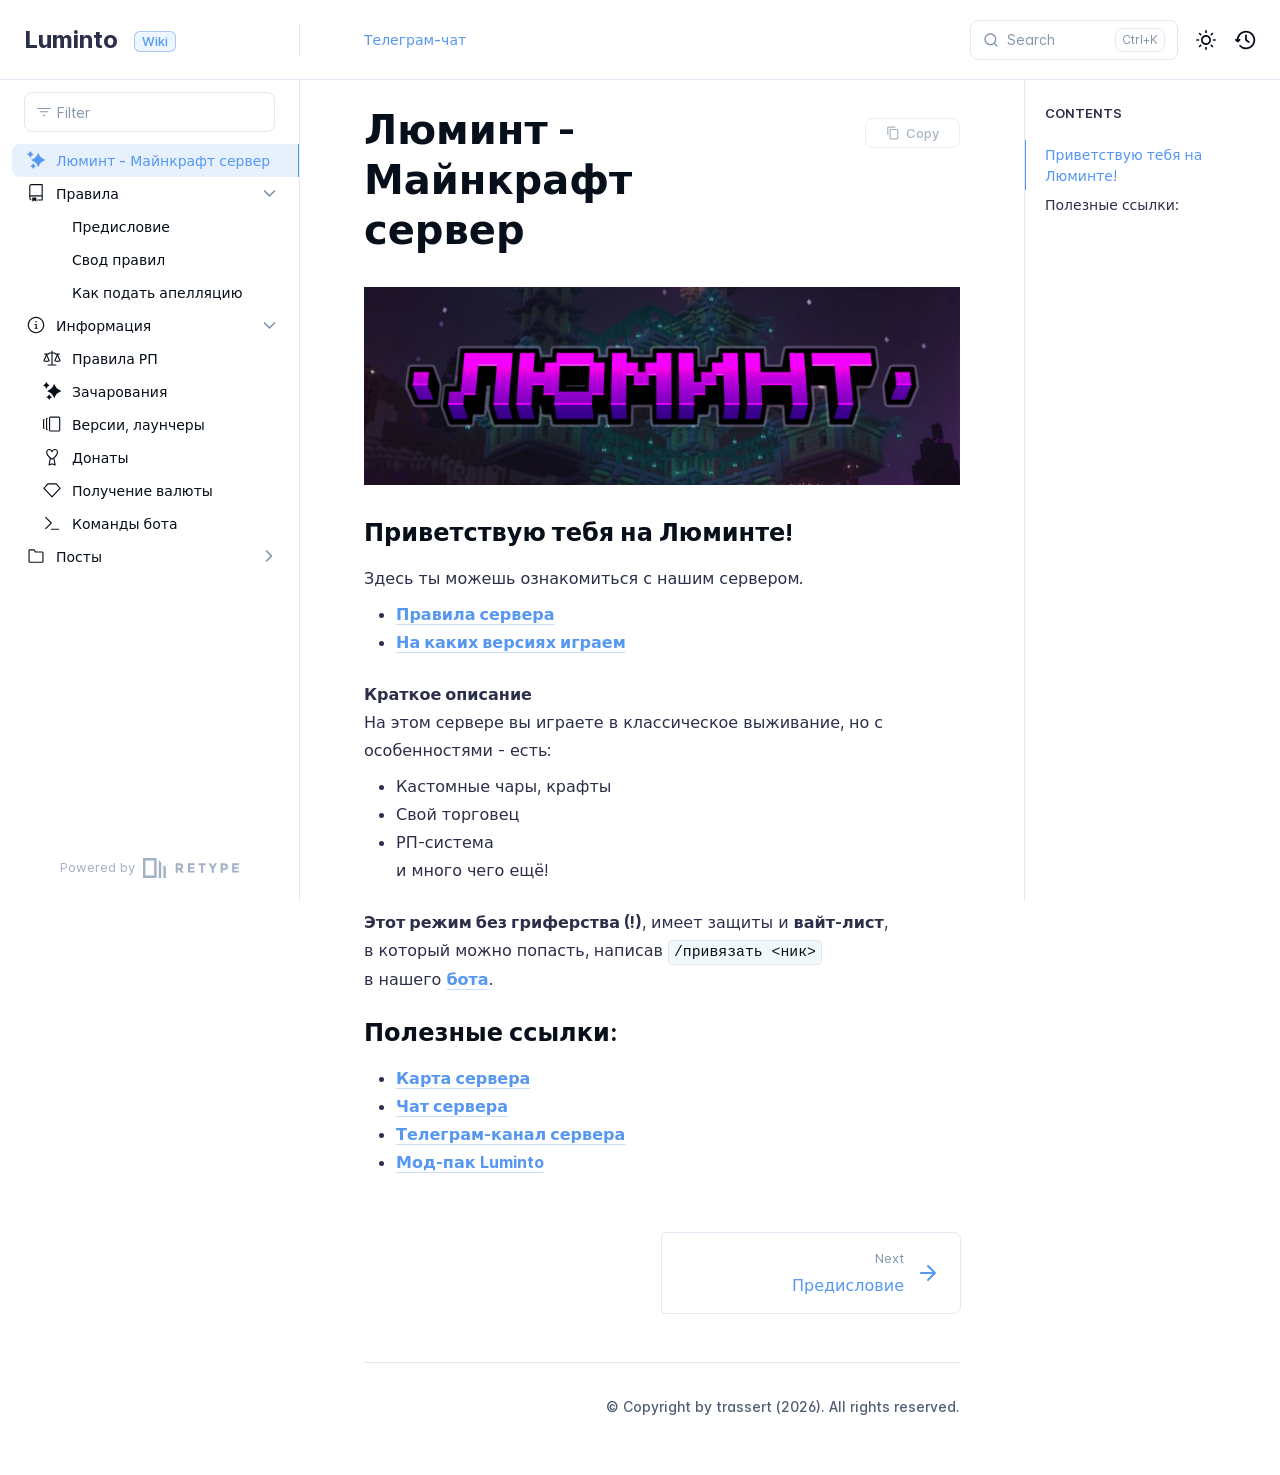
==== index.html @ 386ba336 "Автоматическое обновление вики" ====
<!DOCTYPE html>
<html lang="en" class="h-full">
<head>
    <meta charset="UTF-8">
    <meta name="viewport" content="width=device-width,initial-scale=1">
    <meta name="color-scheme" content="light dark">
    <meta name="turbo-cache-control" content="no-cache" data-turbo-track="reload" data-track-token="4.6.0.846436014049">

    <!-- See retype.com -->
    <meta name="generator" content="Retype 4.6.0">

    <!-- Primary Meta Tags -->
    <title>Люминт - Майнкрафт сервер</title>
    <meta name="title" content="Люминт - Майнкрафт сервер">
    <meta name="description" content="Здесь ты можешь ознакомиться с нашим сервером.">

    <!-- Canonical -->
    <link rel="canonical" href="https://wiki.lumintomc.ru/">
    <link rel="sitemap" type="application/xml" title="Sitemap" href="https://wiki.lumintomc.ru/sitemap.xml">

    <!-- Open Graph -->
    <meta property="og:type" content="website">
    <meta property="og:url" content="https://wiki.lumintomc.ru/">
    <meta property="og:title" content="Люминт - Майнкрафт сервер">
    <meta property="og:description" content="Здесь ты можешь ознакомиться с нашим сервером.">
    <meta property="og:image" content="https://wiki.lumintomc.ru/assets/logo.png">
    <meta property="og:image:width" content="1200">
    <meta property="og:image:height" content="630">
    <meta property="og:image:alt" content="Люминт - Майнкрафт сервер">
    <meta property="og:site_name" content="Luminto">
    <meta property="og:locale" content="en_US">

    <!-- Twitter -->
    <meta name="twitter:card" content="summary_large_image">
    <meta name="twitter:url" content="https://wiki.lumintomc.ru/">
    <meta name="twitter:title" content="Люминт - Майнкрафт сервер">
    <meta name="twitter:description" content="Здесь ты можешь ознакомиться с нашим сервером.">
    <meta name="twitter:image" content="https://wiki.lumintomc.ru/assets/logo.png">
    <meta name="twitter:image:alt" content="Люминт - Майнкрафт сервер">

    <!-- Alternate Markdown -->
    <link rel="alternate" type="text/markdown" href="https://wiki.lumintomc.ru/home.md">

    <script data-cfasync="false">(function(){var cl=document.documentElement.classList,ls=localStorage.getItem("retype_scheme"),hd=cl.contains("dark"),hl=cl.contains("light"),wm=window.matchMedia&&window.matchMedia("(prefers-color-scheme: dark)").matches;if(ls==="dark"||(!ls&&wm&&!hd&&!hl)){cl.remove("light");cl.add("dark")}else if(ls==="light"||(!ls&&!wm&&!hd&&!hl)){cl.remove("dark");cl.add("light")}})();</script>

    <link href="resources/css/retype.css?v=4.6.0.846436014049" rel="stylesheet">

    <script data-cfasync="false" src="resources/js/config.js?v=4.6.0.846436014049" data-turbo-eval="false" defer></script>
    <script data-cfasync="false" src="resources/js/retype.js?v=4.6.0" data-turbo-eval="false" defer></script>
    <script id="lunr-js" data-cfasync="false" src="resources/js/lunr.js?v=4.6.0.846436014049" data-turbo-eval="false" defer></script>
</head>
<body>
    <div id="retype-app" class="relative text-base antialiased text-base-text bg-base-bg font-body">
    <div class="absolute bottom-0 left-0" style="top: 5rem; right: 50%"></div>

    <header id="retype-header" class="sticky top-0 z-30 flex w-full h-16 bg-header-bg border-b border-header-border md:h-20">
        <div class="container relative flex items-center justify-between pr-6 grow md:justify-start">
            <!-- Mobile menu button skeleton -->
            <button v-cloak class="skeleton retype-mobile-menu-button flex items-center justify-center shrink-0 overflow-hidden dark:text-white focus:outline-hidden rounded-full w-10 h-10 ml-3.5 md:hidden"><svg xmlns="http://www.w3.org/2000/svg" class="mb-px shrink-0" width="24" height="24" viewBox="0 0 24 24" role="presentation" style="margin-bottom: 0px;"><g fill="currentColor"><path d="M2 4h20v2H2zM2 11h20v2H2zM2 18h20v2H2z"></path></g></svg></button>
            <div v-cloak id="retype-sidebar-left-toggle-button"></div>
    
            <!-- Logo -->
            <div class="flex items-center justify-between h-full py-2 md:w-75">
                <div class="flex items-center px-2 md:px-6">
                    <a id="retype-branding-logo" href="https://wiki.lumintomc.ru/" class="flex items-center leading-snug text-2xl">
                        <span class="dark:text-white font-bold line-clamp-1 md:line-clamp-2">Luminto</span>
                    </a><span id="retype-branding-label" class="inline-flex mt-1 px-2 py-1 ml-4 text-xs font-medium leading-none items-center rounded-md bg-branding-label-bg text-branding-label-text ring-1 ring-branding-label-border ring-inset md:inline-block">Wiki</span>
                </div>
    
                <span class="hidden h-8 border-r md:inline-block border-base-border"></span>
            </div>
    
            <div class="flex justify-between md:grow">
                <!-- Top Nav -->
                <nav id="retype-header-nav" class="hidden md:flex">
                    <ul class="flex flex-col mb-4 md:pl-16 md:mb-0 md:flex-row md:items-center">
                        <li class="mr-6">
                            <a class="py-2 md:mb-0 inline-flex items-center text-sm whitespace-nowrap transition-colors duration-200 ease-linear md:text-header-text font-header-text hover:text-header-text-hover" href="https://t.me/lumintomc">Телеграм-чат</a>
                        </li>
    
                    </ul>
                </nav>
    
                <div v-cloak class="flex justify-end grow">
                    <div id="retype-mobile-search-button"></div>
                    <doc-search-desktop></doc-search-desktop>
    
                    <doc-theme-switch class="lg:ml-2"></doc-theme-switch>
                    <doc-history></doc-history>
                </div>
            </div>
        </div>
    </header>


    <div id="retype-container" class="container relative flex bg-white">
        <!-- Sidebar Skeleton -->
        <div v-cloak class="fixed flex flex-col shrink-0 duration-300 ease-in-out bg-sidebar-left-bg border-sidebar-left-border sidebar top-20 w-75 border-r h-screen md:sticky transition-transform skeleton">
        
            <div class="flex items-center h-16 px-6">
                <input id="retype-filter-input-mock" class="w-full h-10 pl-8 px-3 py-2 transition-colors duration-200 ease-linear bg-filter-bg border border-filter-border rounded-lg shadow-none md:text-sm hover:border-filter-border-hover focus:outline-hidden focus:border-filter-border-focus placeholder-filter-placeholder" type="text">
            </div>
        
            <div class="pl-6 mt-1 mb-4">
                <div class="w-32 h-3 mb-4 bg-skeleton-bg rounded-full loading"></div>
                <div class="w-48 h-3 mb-4 bg-skeleton-bg rounded-full loading"></div>
                <div class="w-40 h-3 mb-4 bg-skeleton-bg rounded-full loading"></div>
                <div class="w-32 h-3 mb-4 bg-skeleton-bg rounded-full loading"></div>
                <div class="w-48 h-3 mb-4 bg-skeleton-bg rounded-full loading"></div>
                <div class="w-40 h-3 mb-4 bg-skeleton-bg rounded-full loading"></div>
            </div>
        
            <div class="shrink-0 mt-auto bg-transparent dark:border-base-border">
                <a class="flex items-center justify-center flex-nowrap h-16 text-gray-350 dark:text-dark-400 hover:text-gray-600 dark:hover:text-dark-300 transition-colors duration-150 ease-in docs-powered-by" target="_blank" href="https://retype.com/" rel="noopener">
                    <span class="text-xs whitespace-nowrap">Powered by</span>
                    <svg xmlns="http://www.w3.org/2000/svg" class="ml-2" fill="currentColor" width="96" height="20" overflow="visible"><path d="M0 0v20h13.59V0H0zm11.15 17.54H2.44V2.46h8.71v15.08zM15.8 20h2.44V4.67L15.8 2.22zM20.45 6.89V20h2.44V9.34z"/><g><path d="M40.16 8.44c0 1.49-.59 2.45-1.75 2.88l2.34 3.32h-2.53l-2.04-2.96h-1.43v2.96h-2.06V5.36h3.5c1.43 0 2.46.24 3.07.73s.9 1.27.9 2.35zm-2.48 1.1c.26-.23.38-.59.38-1.09 0-.5-.13-.84-.4-1.03s-.73-.28-1.39-.28h-1.54v2.75h1.5c.72 0 1.2-.12 1.45-.35zM51.56 5.36V7.2h-4.59v1.91h4.13v1.76h-4.13v1.92h4.74v1.83h-6.79V5.36h6.64zM60.09 7.15v7.48h-2.06V7.15h-2.61V5.36h7.28v1.79h-2.61zM70.81 14.64h-2.06v-3.66l-3.19-5.61h2.23l1.99 3.45 1.99-3.45H74l-3.19 5.61v3.66zM83.99 6.19c.65.55.97 1.4.97 2.55s-.33 1.98-1 2.51-1.68.8-3.04.8h-1.23v2.59h-2.06V5.36h3.26c1.42 0 2.45.28 3.1.83zm-1.51 3.65c.25-.28.37-.69.37-1.22s-.16-.92-.48-1.14c-.32-.23-.82-.34-1.5-.34H79.7v3.12h1.38c.68 0 1.15-.14 1.4-.42zM95.85 5.36V7.2h-4.59v1.91h4.13v1.76h-4.13v1.92H96v1.83h-6.79V5.36h6.64z"/></g></svg>
                </a>
            </div>
        </div>
        
        <!-- Sidebar component -->
        <doc-sidebar v-cloak>
            <template #sidebar-footer>
                <div class="shrink-0 mt-auto border-t md:bg-transparent md:border-none dark:border-base-border">
        
                    <div class="py-3 px-6 md:hidden border-b dark:border-base-border">
                        <nav>
                            <ul class="flex flex-wrap justify-center items-center">
                                <li class="mr-6">
                                    <a class="block py-1 inline-flex items-center text-sm whitespace-nowrap transition-colors duration-200 ease-linear md:text-header-text font-header-text hover:text-header-text-hover" href="https://t.me/lumintomc">Телеграм-чат</a>
                                </li>
        
                            </ul>
                        </nav>
                    </div>
        
                    <a class="flex items-center justify-center flex-nowrap h-16 text-gray-350 dark:text-dark-400 hover:text-gray-600 dark:hover:text-dark-300 transition-colors duration-150 ease-in docs-powered-by" target="_blank" href="https://retype.com/" rel="noopener">
                        <span class="text-xs whitespace-nowrap">Powered by</span>
                        <svg xmlns="http://www.w3.org/2000/svg" class="ml-2" fill="currentColor" width="96" height="20" overflow="visible"><path d="M0 0v20h13.59V0H0zm11.15 17.54H2.44V2.46h8.71v15.08zM15.8 20h2.44V4.67L15.8 2.22zM20.45 6.89V20h2.44V9.34z"/><g><path d="M40.16 8.44c0 1.49-.59 2.45-1.75 2.88l2.34 3.32h-2.53l-2.04-2.96h-1.43v2.96h-2.06V5.36h3.5c1.43 0 2.46.24 3.07.73s.9 1.27.9 2.35zm-2.48 1.1c.26-.23.38-.59.38-1.09 0-.5-.13-.84-.4-1.03s-.73-.28-1.39-.28h-1.54v2.75h1.5c.72 0 1.2-.12 1.45-.35zM51.56 5.36V7.2h-4.59v1.91h4.13v1.76h-4.13v1.92h4.74v1.83h-6.79V5.36h6.64zM60.09 7.15v7.48h-2.06V7.15h-2.61V5.36h7.28v1.79h-2.61zM70.81 14.64h-2.06v-3.66l-3.19-5.61h2.23l1.99 3.45 1.99-3.45H74l-3.19 5.61v3.66zM83.99 6.19c.65.55.97 1.4.97 2.55s-.33 1.98-1 2.51-1.68.8-3.04.8h-1.23v2.59h-2.06V5.36h3.26c1.42 0 2.45.28 3.1.83zm-1.51 3.65c.25-.28.37-.69.37-1.22s-.16-.92-.48-1.14c-.32-.23-.82-.34-1.5-.34H79.7v3.12h1.38c.68 0 1.15-.14 1.4-.42zM95.85 5.36V7.2h-4.59v1.91h4.13v1.76h-4.13v1.92H96v1.83h-6.79V5.36h6.64z"/></g></svg>
                    </a>
                </div>
            </template>
        </doc-sidebar>

        <div class="grow min-w-0 bg-body-bg">
            <!-- Render "toolbar" template here on api pages --><!-- Render page content -->
<div class="flex">
    <div id="retype-main" class="min-w-0 p-4 grow md:px-16">
        <main class="relative pb-12 lg:pt-2">
            <div class="relative retype-markdown" id="retype-content">
                <!-- Rendered if sidebar right is enabled -->
                <div id="retype-sidebar-right-toggle"></div>
                <doc-page-actions></doc-page-actions>

                <!-- Page content  -->
<h1 id="люминт---майнкрафт-сервер">Люминт - Майнкрафт сервер</h1>
<figure class="content-center">
    <img src="assets/logo.png" alt="" class="max-w-full h-auto rounded-image-rounded border-image-border border-image-border-width" width="1500" height="499" />
    <figcaption class="caption"></figcaption>
</figure>
<h3 id="приветствую-тебя-на-люминте">Приветствую тебя на Люминте!</h3>
<p>Здесь ты можешь ознакомиться с нашим сервером.</p>
<ul>
<li><a href="rules/list/"><strong>Правила сервера</strong></a></li>
<li><a href="info/versions/"><strong>На каких версиях играем</strong></a></li>
</ul>
<p><strong>Краткое описание</strong><br />
На этом сервере вы играете в классическое выживание, но с особенностями - есть:</p>
<ul>
<li>Кастомные чары, крафты</li>
<li>Свой торговец</li>
<li>РП-система<br />
и много чего ещё!</li>
</ul>
<p><strong>Этот режим без гриферства (!)</strong>, имеет защиты и <strong>вайт-лист</strong>,<br />
в который можно попасть, написав <code translate="no" v-pre>/привязать &lt;ник&gt;</code><br />
в нашего <a href="https://t.me/luminto_chatbot"><strong>бота</strong></a>.</p>
<h3 id="полезные-ссылки">Полезные ссылки:</h3>
<ul>
<li><a href="http://lumintomc.ru/map"><strong>Карта сервера</strong></a></li>
<li><a href="https://t.me/lumintomc"><strong>Чат сервера</strong></a></li>
<li><a href="https://t.me/lumintoch"><strong>Телеграм-канал сервера</strong></a></li>
<li><a href="https://github.com/trassert/LumintoModpack"><strong>Мод-пак Luminto</strong></a></li>
</ul>

                
                <!-- Required only on API pages -->
                <doc-toolbar-member-filter-no-results></doc-toolbar-member-filter-no-results>
            </div>
            <footer id="retype-content-footer" class="clear-both">
            
                <nav id="retype-nextprev" class="print:hidden flex mt-14">
                    <div class="w-1/2">
                    </div>
            
                    <div class="w-1/2">
                        <a class="px-5 py-4 -mx-px h-full flex items-center justify-end break-normal font-medium text-body-link border border-base-border hover:border-base-border-hover rounded-l rounded-r-lg transition-colors duration-150 relative hover:z-5" href="rules/base/">
                            <span>
                                <span class="block text-xs font-normal text-right text-base-text-muted">Next</span>
                                <span class="block mt-1">Предисловие</span>
                            </span>
                            <svg xmlns="http://www.w3.org/2000/svg" class="ml-3" width="24" height="24" viewBox="0 0 24 24" fill="currentColor" overflow="visible"><path d="M19.92 12.38a1 1 0 00-.22-1.09l-7-7a.996.996 0 10-1.41 1.41l5.3 5.3H5c-.55 0-1 .45-1 1s.45 1 1 1h11.59l-5.29 5.29a.996.996 0 000 1.41c.19.2.44.3.7.3s.51-.1.71-.29l7-7c.09-.09.16-.21.21-.33z" /><path fill="none" d="M0 0h24v24H0z" /></svg>
                        </a>
                    </div>
                </nav>
            </footer>
        </main>

        <div id="retype-page-footer" class="print:border-none border-t border-base-border pt-6 mb-8">
            <footer class="flex flex-wrap items-center justify-between print:justify-center">
                <div id="retype-footer-links" class="print:hidden">
                    <ul class="flex flex-wrap items-center text-sm">
                    </ul>
                </div>
                <div id="retype-copyright" class="print:justify-center py-2 text-footer-text font-footer-link text-sm leading-relaxed"><p>© Copyright by trassert (2026). All rights reserved.</p></div>
            </footer>
        </div>
    </div>

    <!-- Rendered if sidebar right is enabled -->
    <!-- Sidebar right skeleton-->
    <div v-cloak class="fixed top-0 bottom-0 right-0 translate-x-full bg-sidebar-right-bg border-sidebar-right-border lg:sticky lg:border-l lg:shrink-0 lg:pt-6 lg:translate-x-0 sm:w-1/2 lg:w-64 lg:z-0 md:w-104 sidebar-right skeleton">
        <div class="pl-5">
            <div class="w-32 h-3 mb-4 bg-skeleton-bg rounded-full loading"></div>
            <div class="w-48 h-3 mb-4 bg-skeleton-bg rounded-full loading"></div>
            <div class="w-40 h-3 mb-4 bg-skeleton-bg rounded-full loading"></div>
        </div>
    </div>

    <!-- User should be able to hide sidebar right -->
    <doc-sidebar-right v-cloak></doc-sidebar-right>
</div>

        </div>
    </div>

    <doc-search-mobile></doc-search-mobile>
    <doc-back-to-top></doc-back-to-top>
</div>


    <div id="retype-overlay-target"></div>

        <script data-cfasync="false">window.__DOCS__ = { "title": "Люминт - Майнкрафт сервер", isRoot: true, level: 0, icon: "file", hasPrism: false, hasInstagram: false, hasMermaid: false, hasMath: false, tocDepth: 23, "md": "/home.md" }</script>
</body>
</html>
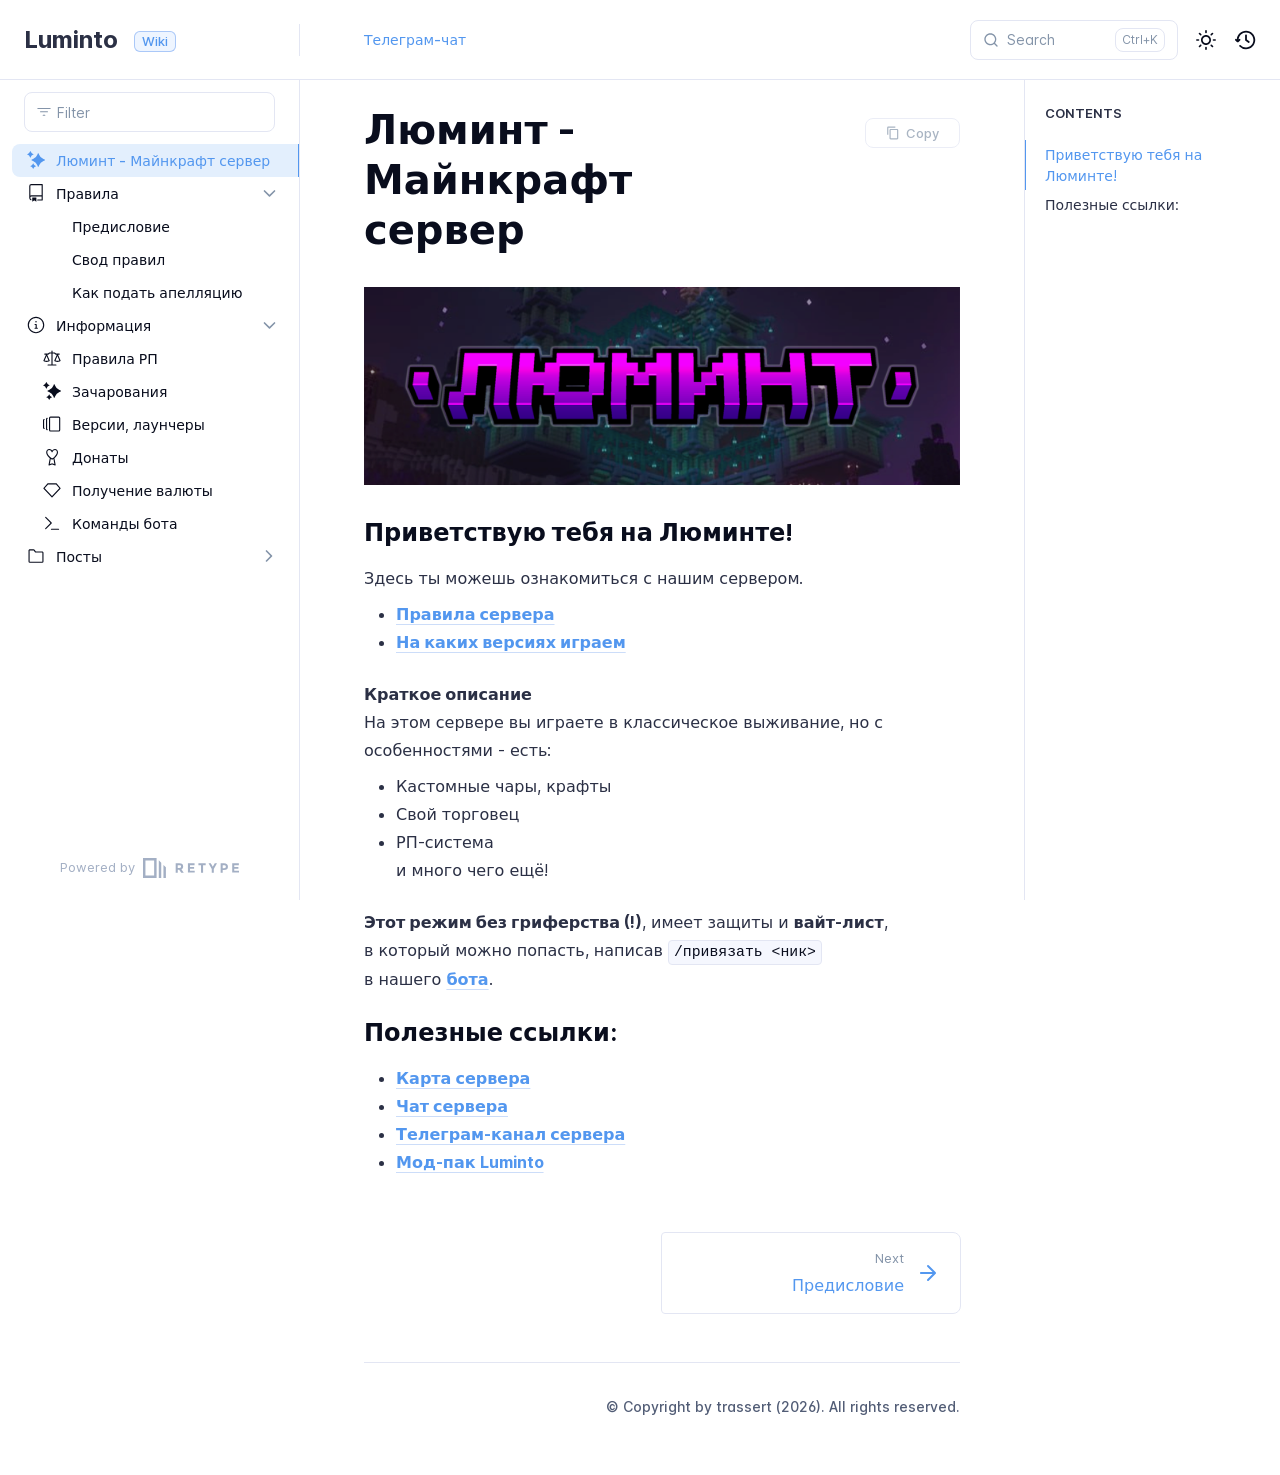
==== commit 217c0da3: "Автоматическое обновление вики" ====
--- a/index.html
+++ b/index.html
@@ -4,7 +4,7 @@
     <meta charset="UTF-8">
     <meta name="viewport" content="width=device-width,initial-scale=1">
     <meta name="color-scheme" content="light dark">
-    <meta name="turbo-cache-control" content="no-cache" data-turbo-track="reload" data-track-token="4.6.0.846436014049">
+    <meta name="turbo-cache-control" content="no-cache" data-turbo-track="reload" data-track-token="4.6.0.846600844128">
 
     <!-- See retype.com -->
     <meta name="generator" content="Retype 4.6.0">
@@ -43,11 +43,11 @@
 
     <script data-cfasync="false">(function(){var cl=document.documentElement.classList,ls=localStorage.getItem("retype_scheme"),hd=cl.contains("dark"),hl=cl.contains("light"),wm=window.matchMedia&&window.matchMedia("(prefers-color-scheme: dark)").matches;if(ls==="dark"||(!ls&&wm&&!hd&&!hl)){cl.remove("light");cl.add("dark")}else if(ls==="light"||(!ls&&!wm&&!hd&&!hl)){cl.remove("dark");cl.add("light")}})();</script>
 
-    <link href="resources/css/retype.css?v=4.6.0.846436014049" rel="stylesheet">
-
-    <script data-cfasync="false" src="resources/js/config.js?v=4.6.0.846436014049" data-turbo-eval="false" defer></script>
+    <link href="resources/css/retype.css?v=4.6.0.846600844128" rel="stylesheet">
+
+    <script data-cfasync="false" src="resources/js/config.js?v=4.6.0.846600844128" data-turbo-eval="false" defer></script>
     <script data-cfasync="false" src="resources/js/retype.js?v=4.6.0" data-turbo-eval="false" defer></script>
-    <script id="lunr-js" data-cfasync="false" src="resources/js/lunr.js?v=4.6.0.846436014049" data-turbo-eval="false" defer></script>
+    <script id="lunr-js" data-cfasync="false" src="resources/js/lunr.js?v=4.6.0.846600844128" data-turbo-eval="false" defer></script>
 </head>
 <body>
     <div id="retype-app" class="relative text-base antialiased text-base-text bg-base-bg font-body">
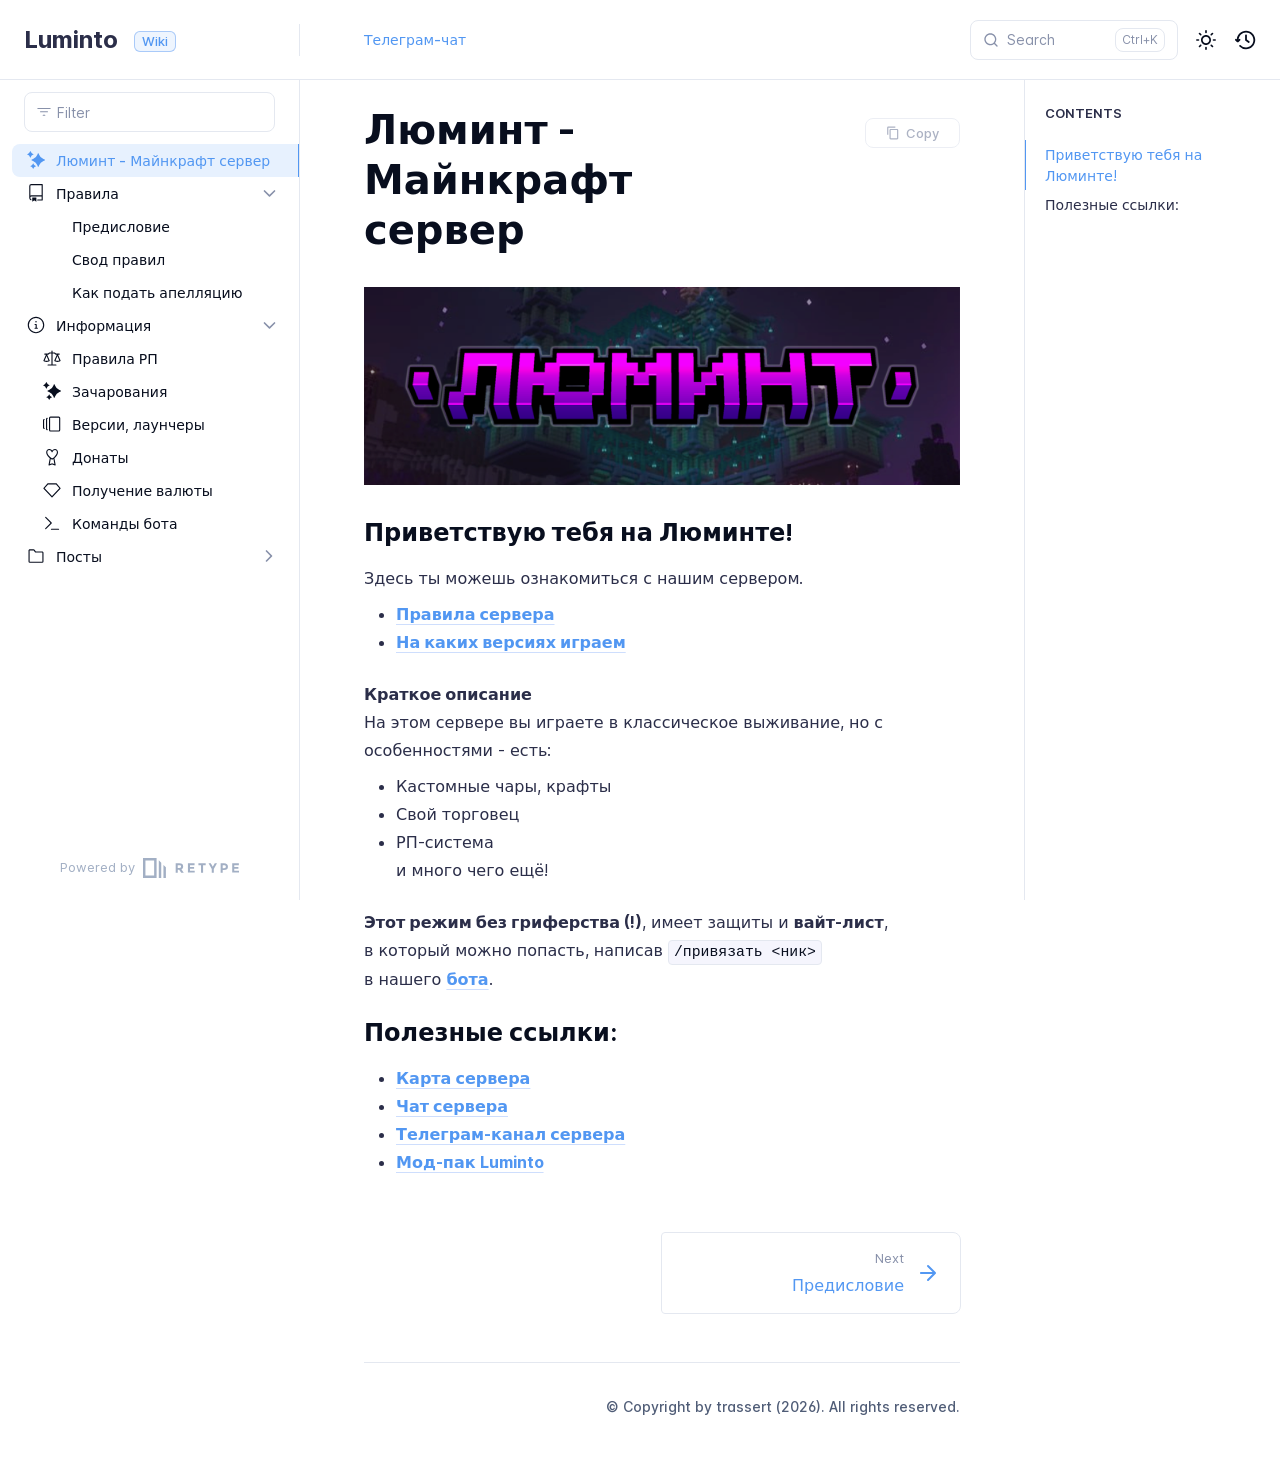
==== commit 02fc3c95: "Автоматическое обновление вики" ====
--- a/index.html
+++ b/index.html
@@ -4,7 +4,7 @@
     <meta charset="UTF-8">
     <meta name="viewport" content="width=device-width,initial-scale=1">
     <meta name="color-scheme" content="light dark">
-    <meta name="turbo-cache-control" content="no-cache" data-turbo-track="reload" data-track-token="4.6.0.846600844128">
+    <meta name="turbo-cache-control" content="no-cache" data-turbo-track="reload" data-track-token="4.6.0.846601580439">
 
     <!-- See retype.com -->
     <meta name="generator" content="Retype 4.6.0">
@@ -43,11 +43,11 @@
 
     <script data-cfasync="false">(function(){var cl=document.documentElement.classList,ls=localStorage.getItem("retype_scheme"),hd=cl.contains("dark"),hl=cl.contains("light"),wm=window.matchMedia&&window.matchMedia("(prefers-color-scheme: dark)").matches;if(ls==="dark"||(!ls&&wm&&!hd&&!hl)){cl.remove("light");cl.add("dark")}else if(ls==="light"||(!ls&&!wm&&!hd&&!hl)){cl.remove("dark");cl.add("light")}})();</script>
 
-    <link href="resources/css/retype.css?v=4.6.0.846600844128" rel="stylesheet">
-
-    <script data-cfasync="false" src="resources/js/config.js?v=4.6.0.846600844128" data-turbo-eval="false" defer></script>
+    <link href="resources/css/retype.css?v=4.6.0.846601580439" rel="stylesheet">
+
+    <script data-cfasync="false" src="resources/js/config.js?v=4.6.0.846601580439" data-turbo-eval="false" defer></script>
     <script data-cfasync="false" src="resources/js/retype.js?v=4.6.0" data-turbo-eval="false" defer></script>
-    <script id="lunr-js" data-cfasync="false" src="resources/js/lunr.js?v=4.6.0.846600844128" data-turbo-eval="false" defer></script>
+    <script id="lunr-js" data-cfasync="false" src="resources/js/lunr.js?v=4.6.0.846601580439" data-turbo-eval="false" defer></script>
 </head>
 <body>
     <div id="retype-app" class="relative text-base antialiased text-base-text bg-base-bg font-body">
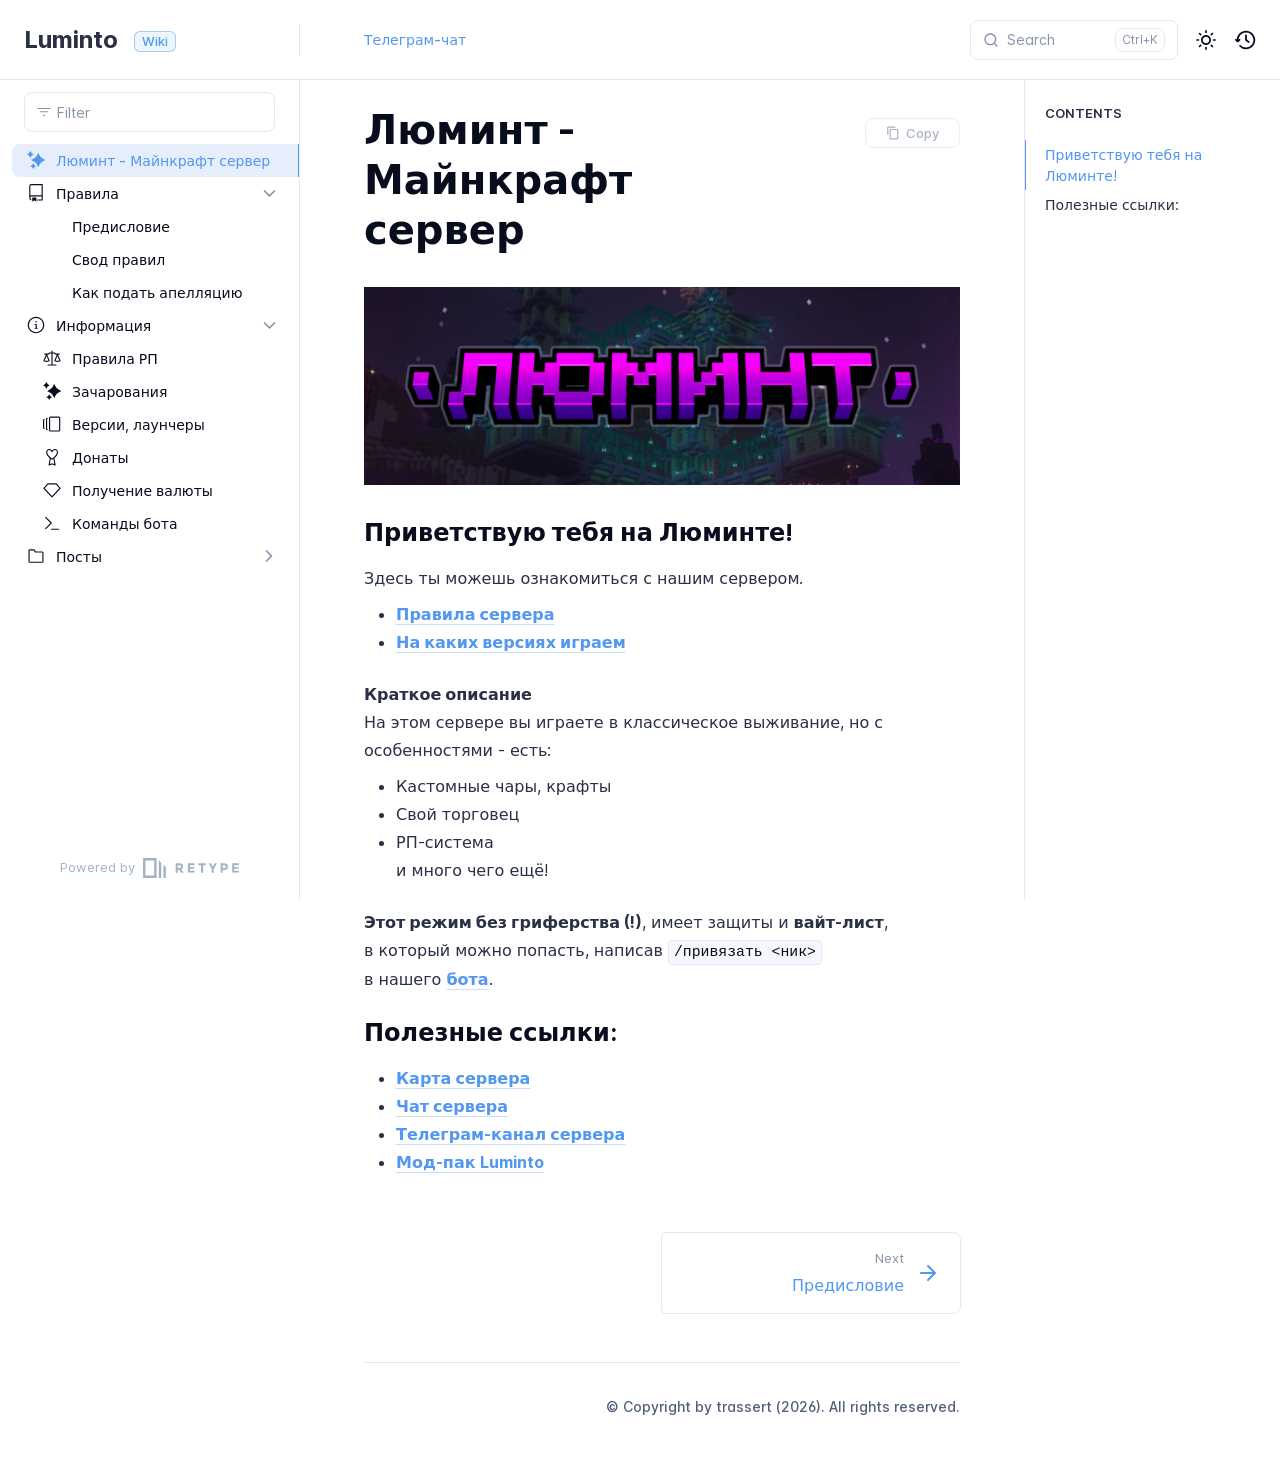
==== commit aeb2b9d8: "Автоматическое обновление вики" ====
--- a/index.html
+++ b/index.html
@@ -4,7 +4,7 @@
     <meta charset="UTF-8">
     <meta name="viewport" content="width=device-width,initial-scale=1">
     <meta name="color-scheme" content="light dark">
-    <meta name="turbo-cache-control" content="no-cache" data-turbo-track="reload" data-track-token="4.6.0.846601580439">
+    <meta name="turbo-cache-control" content="no-cache" data-turbo-track="reload" data-track-token="4.6.0.846601591166">
 
     <!-- See retype.com -->
     <meta name="generator" content="Retype 4.6.0">
@@ -43,11 +43,11 @@
 
     <script data-cfasync="false">(function(){var cl=document.documentElement.classList,ls=localStorage.getItem("retype_scheme"),hd=cl.contains("dark"),hl=cl.contains("light"),wm=window.matchMedia&&window.matchMedia("(prefers-color-scheme: dark)").matches;if(ls==="dark"||(!ls&&wm&&!hd&&!hl)){cl.remove("light");cl.add("dark")}else if(ls==="light"||(!ls&&!wm&&!hd&&!hl)){cl.remove("dark");cl.add("light")}})();</script>
 
-    <link href="resources/css/retype.css?v=4.6.0.846601580439" rel="stylesheet">
-
-    <script data-cfasync="false" src="resources/js/config.js?v=4.6.0.846601580439" data-turbo-eval="false" defer></script>
+    <link href="resources/css/retype.css?v=4.6.0.846601591166" rel="stylesheet">
+
+    <script data-cfasync="false" src="resources/js/config.js?v=4.6.0.846601591166" data-turbo-eval="false" defer></script>
     <script data-cfasync="false" src="resources/js/retype.js?v=4.6.0" data-turbo-eval="false" defer></script>
-    <script id="lunr-js" data-cfasync="false" src="resources/js/lunr.js?v=4.6.0.846601580439" data-turbo-eval="false" defer></script>
+    <script id="lunr-js" data-cfasync="false" src="resources/js/lunr.js?v=4.6.0.846601591166" data-turbo-eval="false" defer></script>
 </head>
 <body>
     <div id="retype-app" class="relative text-base antialiased text-base-text bg-base-bg font-body">
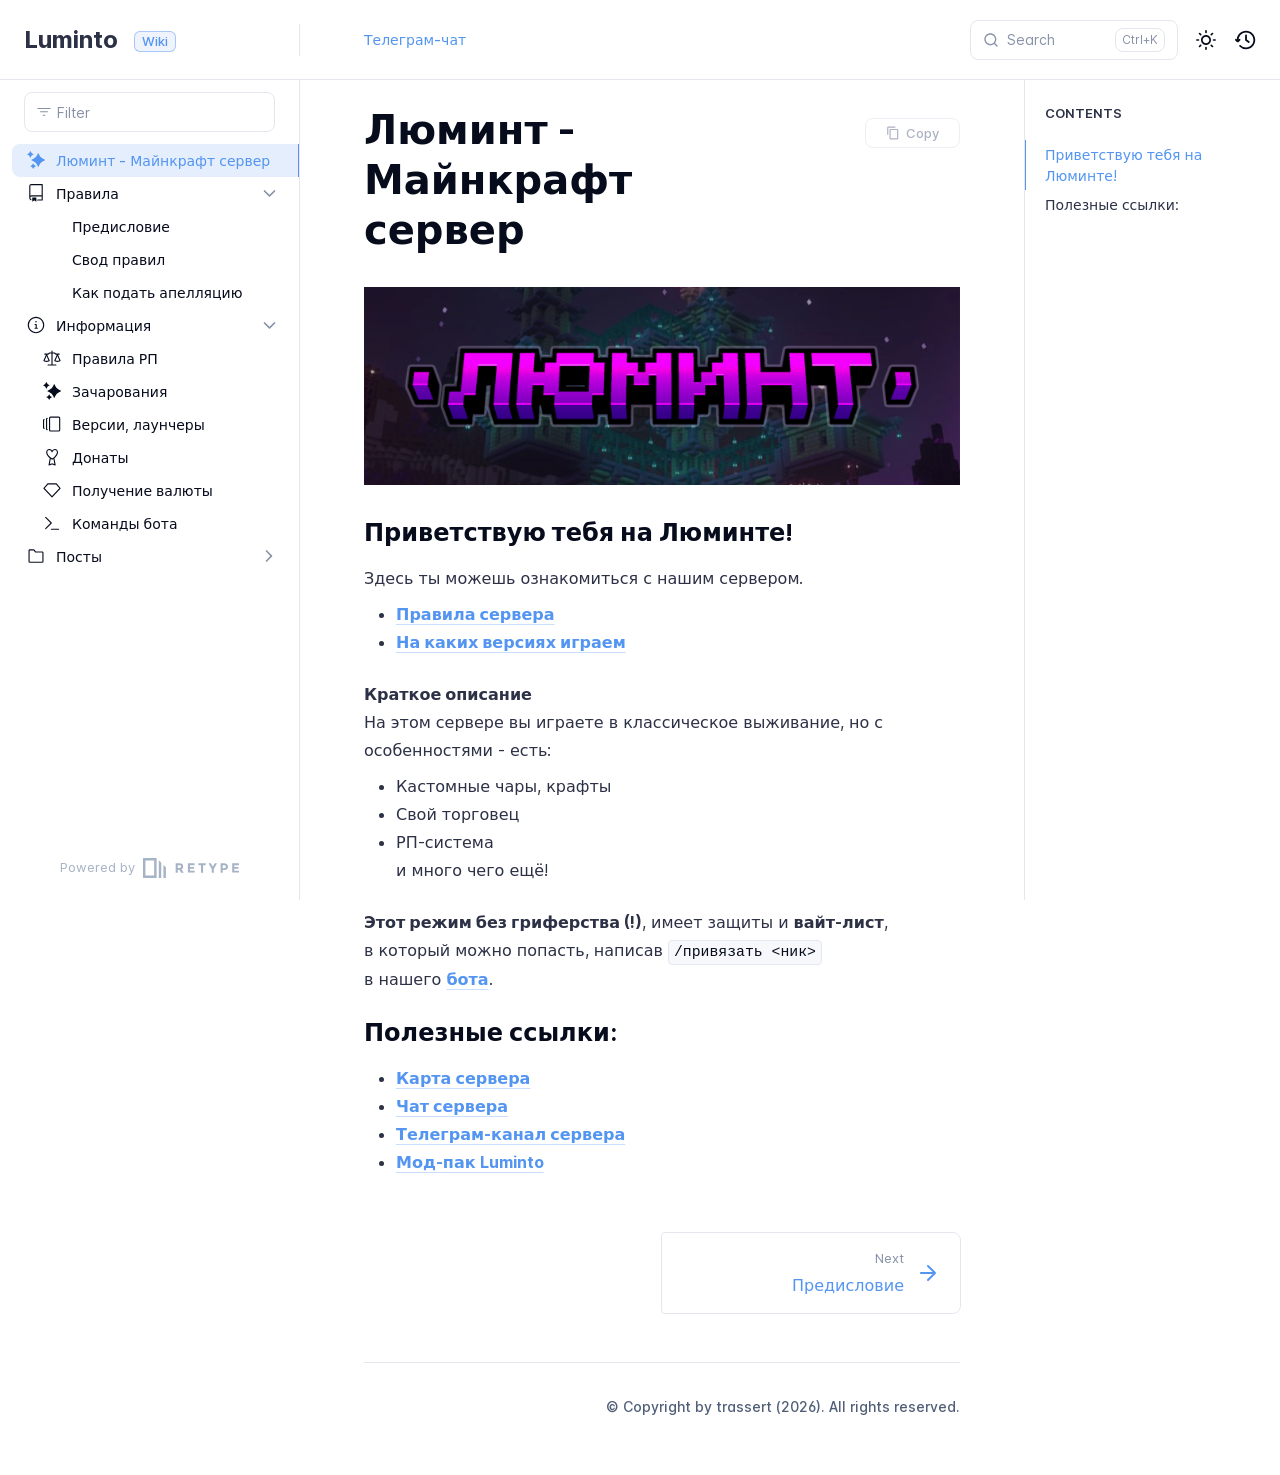
==== commit 2d6b4113: "Автоматическое обновление вики" ====
--- a/index.html
+++ b/index.html
@@ -4,7 +4,7 @@
     <meta charset="UTF-8">
     <meta name="viewport" content="width=device-width,initial-scale=1">
     <meta name="color-scheme" content="light dark">
-    <meta name="turbo-cache-control" content="no-cache" data-turbo-track="reload" data-track-token="4.6.0.846601591166">
+    <meta name="turbo-cache-control" content="no-cache" data-turbo-track="reload" data-track-token="4.6.0.846614869837">
 
     <!-- See retype.com -->
     <meta name="generator" content="Retype 4.6.0">
@@ -43,11 +43,11 @@
 
     <script data-cfasync="false">(function(){var cl=document.documentElement.classList,ls=localStorage.getItem("retype_scheme"),hd=cl.contains("dark"),hl=cl.contains("light"),wm=window.matchMedia&&window.matchMedia("(prefers-color-scheme: dark)").matches;if(ls==="dark"||(!ls&&wm&&!hd&&!hl)){cl.remove("light");cl.add("dark")}else if(ls==="light"||(!ls&&!wm&&!hd&&!hl)){cl.remove("dark");cl.add("light")}})();</script>
 
-    <link href="resources/css/retype.css?v=4.6.0.846601591166" rel="stylesheet">
-
-    <script data-cfasync="false" src="resources/js/config.js?v=4.6.0.846601591166" data-turbo-eval="false" defer></script>
+    <link href="resources/css/retype.css?v=4.6.0.846614869837" rel="stylesheet">
+
+    <script data-cfasync="false" src="resources/js/config.js?v=4.6.0.846614869837" data-turbo-eval="false" defer></script>
     <script data-cfasync="false" src="resources/js/retype.js?v=4.6.0" data-turbo-eval="false" defer></script>
-    <script id="lunr-js" data-cfasync="false" src="resources/js/lunr.js?v=4.6.0.846601591166" data-turbo-eval="false" defer></script>
+    <script id="lunr-js" data-cfasync="false" src="resources/js/lunr.js?v=4.6.0.846614869837" data-turbo-eval="false" defer></script>
 </head>
 <body>
     <div id="retype-app" class="relative text-base antialiased text-base-text bg-base-bg font-body">
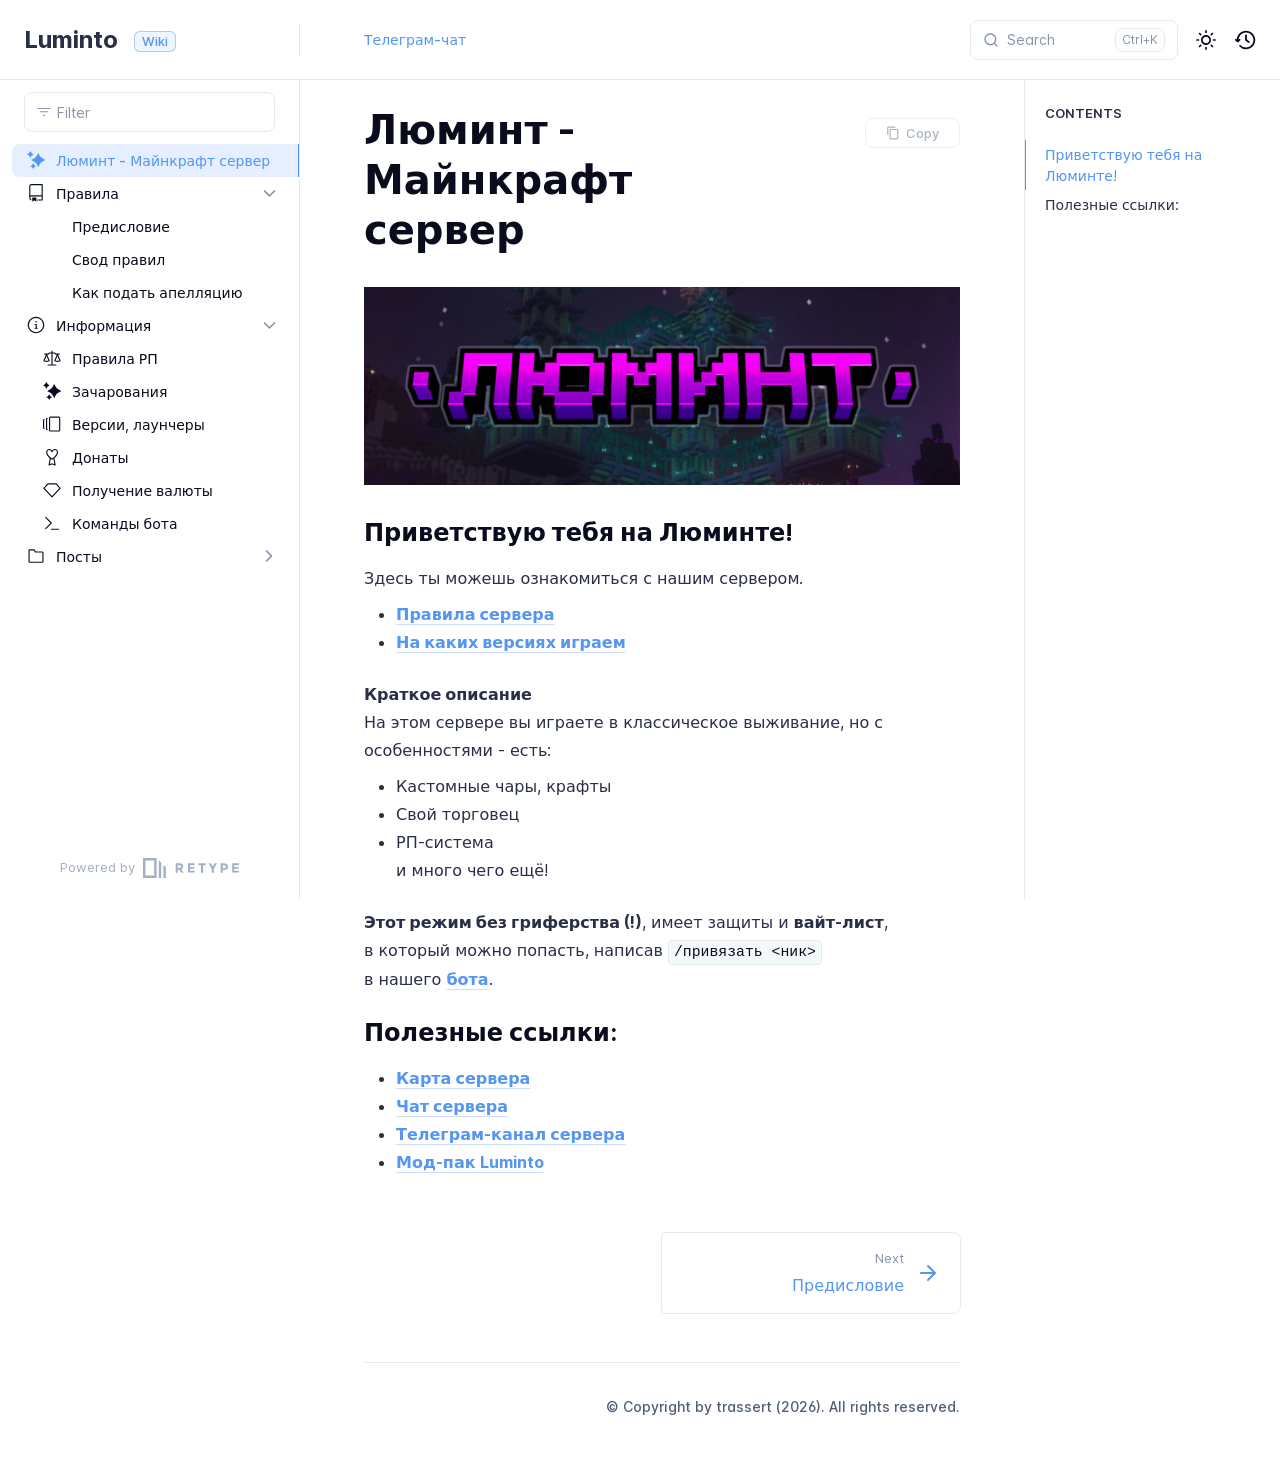
==== commit 22ddf53a: "Автоматическое обновление вики" ====
--- a/index.html
+++ b/index.html
@@ -4,7 +4,7 @@
     <meta charset="UTF-8">
     <meta name="viewport" content="width=device-width,initial-scale=1">
     <meta name="color-scheme" content="light dark">
-    <meta name="turbo-cache-control" content="no-cache" data-turbo-track="reload" data-track-token="4.6.0.846614869837">
+    <meta name="turbo-cache-control" content="no-cache" data-turbo-track="reload" data-track-token="4.6.0.846953168835">
 
     <!-- See retype.com -->
     <meta name="generator" content="Retype 4.6.0">
@@ -43,11 +43,11 @@
 
     <script data-cfasync="false">(function(){var cl=document.documentElement.classList,ls=localStorage.getItem("retype_scheme"),hd=cl.contains("dark"),hl=cl.contains("light"),wm=window.matchMedia&&window.matchMedia("(prefers-color-scheme: dark)").matches;if(ls==="dark"||(!ls&&wm&&!hd&&!hl)){cl.remove("light");cl.add("dark")}else if(ls==="light"||(!ls&&!wm&&!hd&&!hl)){cl.remove("dark");cl.add("light")}})();</script>
 
-    <link href="resources/css/retype.css?v=4.6.0.846614869837" rel="stylesheet">
-
-    <script data-cfasync="false" src="resources/js/config.js?v=4.6.0.846614869837" data-turbo-eval="false" defer></script>
+    <link href="resources/css/retype.css?v=4.6.0.846953168835" rel="stylesheet">
+
+    <script data-cfasync="false" src="resources/js/config.js?v=4.6.0.846953168835" data-turbo-eval="false" defer></script>
     <script data-cfasync="false" src="resources/js/retype.js?v=4.6.0" data-turbo-eval="false" defer></script>
-    <script id="lunr-js" data-cfasync="false" src="resources/js/lunr.js?v=4.6.0.846614869837" data-turbo-eval="false" defer></script>
+    <script id="lunr-js" data-cfasync="false" src="resources/js/lunr.js?v=4.6.0.846953168835" data-turbo-eval="false" defer></script>
 </head>
 <body>
     <div id="retype-app" class="relative text-base antialiased text-base-text bg-base-bg font-body">
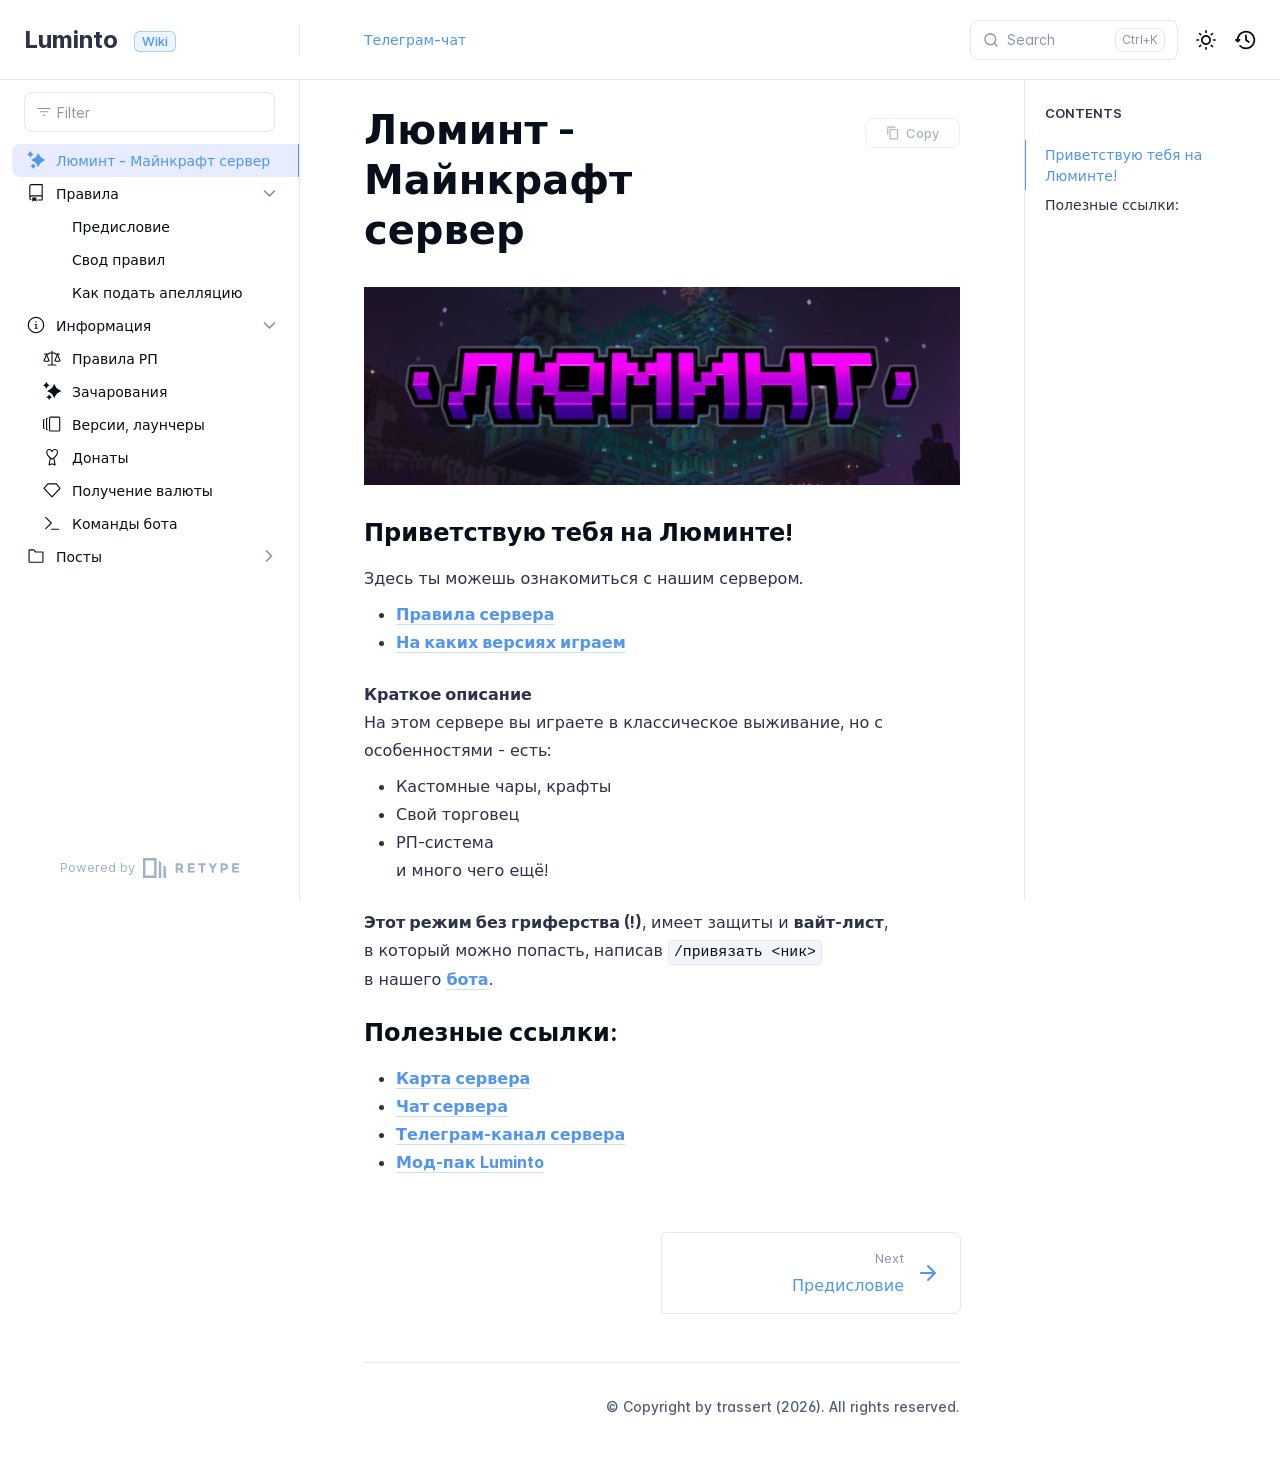
==== commit e0b83416: "Автоматическое обновление вики" ====
--- a/index.html
+++ b/index.html
@@ -4,7 +4,7 @@
     <meta charset="UTF-8">
     <meta name="viewport" content="width=device-width,initial-scale=1">
     <meta name="color-scheme" content="light dark">
-    <meta name="turbo-cache-control" content="no-cache" data-turbo-track="reload" data-track-token="4.6.0.846953168835">
+    <meta name="turbo-cache-control" content="no-cache" data-turbo-track="reload" data-track-token="4.6.0.848613928818">
 
     <!-- See retype.com -->
     <meta name="generator" content="Retype 4.6.0">
@@ -43,11 +43,11 @@
 
     <script data-cfasync="false">(function(){var cl=document.documentElement.classList,ls=localStorage.getItem("retype_scheme"),hd=cl.contains("dark"),hl=cl.contains("light"),wm=window.matchMedia&&window.matchMedia("(prefers-color-scheme: dark)").matches;if(ls==="dark"||(!ls&&wm&&!hd&&!hl)){cl.remove("light");cl.add("dark")}else if(ls==="light"||(!ls&&!wm&&!hd&&!hl)){cl.remove("dark");cl.add("light")}})();</script>
 
-    <link href="resources/css/retype.css?v=4.6.0.846953168835" rel="stylesheet">
-
-    <script data-cfasync="false" src="resources/js/config.js?v=4.6.0.846953168835" data-turbo-eval="false" defer></script>
+    <link href="resources/css/retype.css?v=4.6.0.848613928818" rel="stylesheet">
+
+    <script data-cfasync="false" src="resources/js/config.js?v=4.6.0.848613928818" data-turbo-eval="false" defer></script>
     <script data-cfasync="false" src="resources/js/retype.js?v=4.6.0" data-turbo-eval="false" defer></script>
-    <script id="lunr-js" data-cfasync="false" src="resources/js/lunr.js?v=4.6.0.846953168835" data-turbo-eval="false" defer></script>
+    <script id="lunr-js" data-cfasync="false" src="resources/js/lunr.js?v=4.6.0.848613928818" data-turbo-eval="false" defer></script>
 </head>
 <body>
     <div id="retype-app" class="relative text-base antialiased text-base-text bg-base-bg font-body">
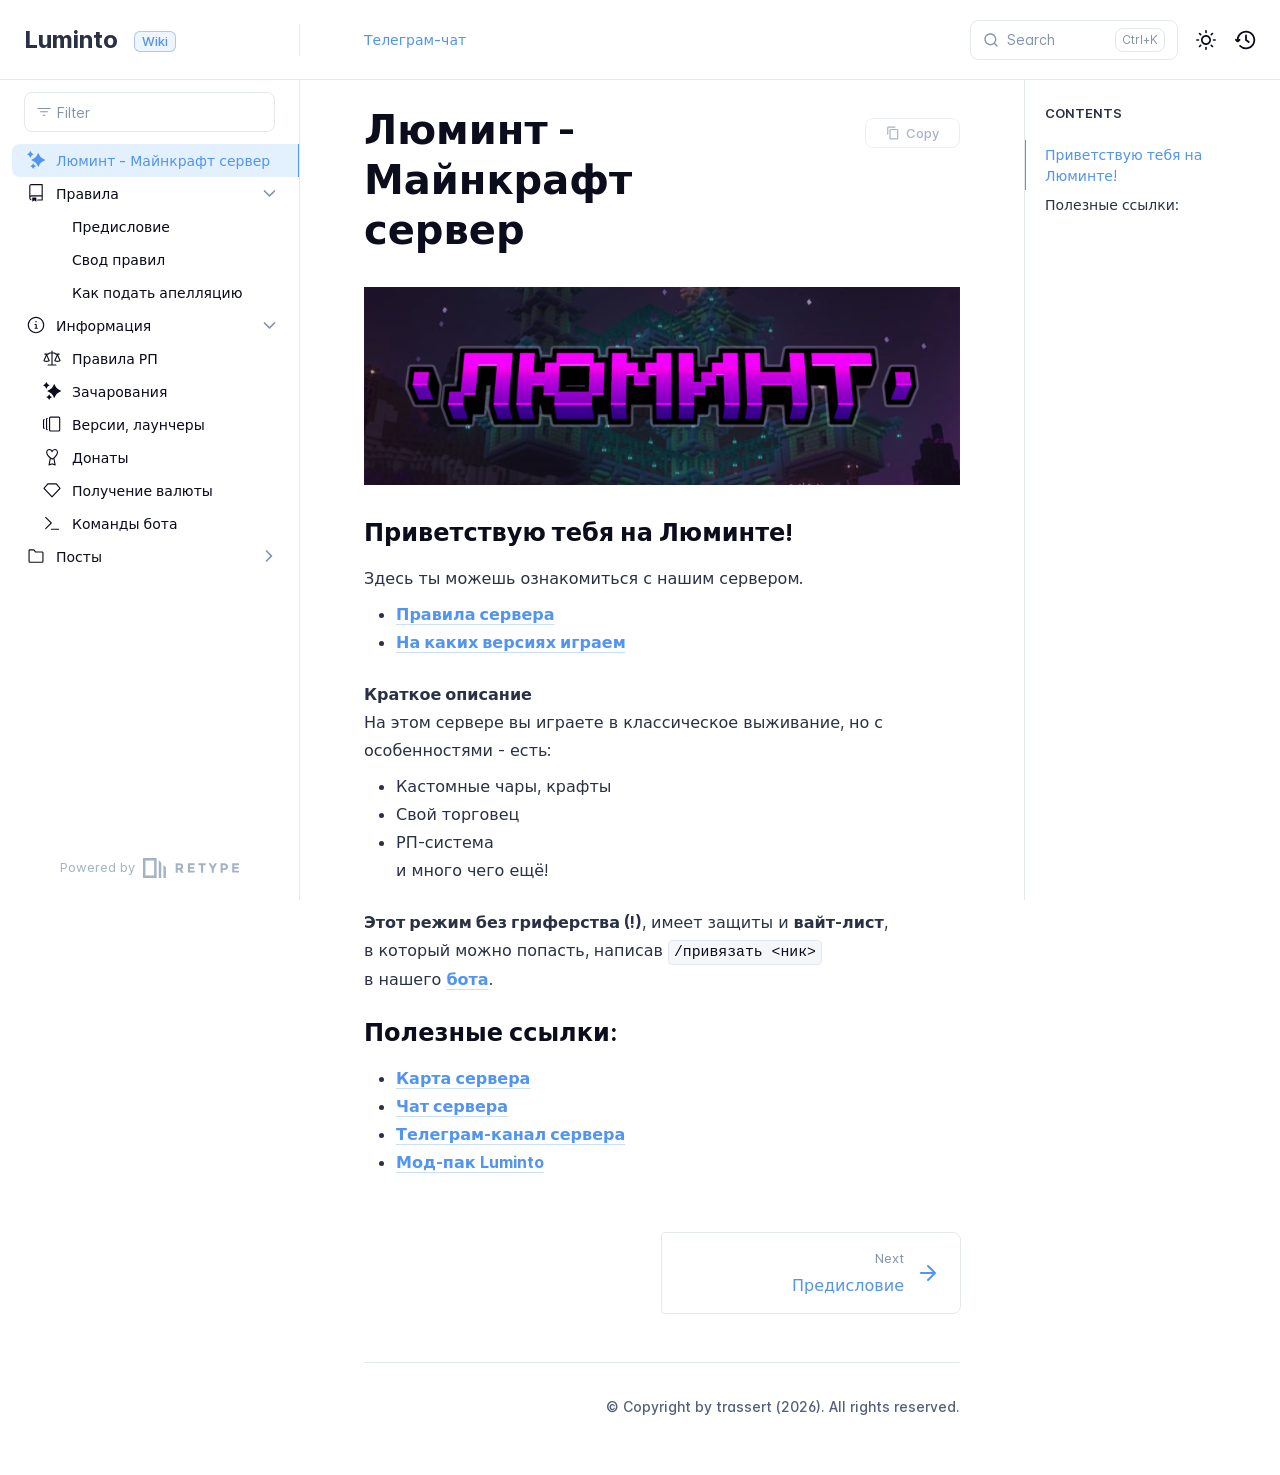
==== commit 32ac221c: "Автоматическое обновление вики" ====
--- a/index.html
+++ b/index.html
@@ -4,7 +4,7 @@
     <meta charset="UTF-8">
     <meta name="viewport" content="width=device-width,initial-scale=1">
     <meta name="color-scheme" content="light dark">
-    <meta name="turbo-cache-control" content="no-cache" data-turbo-track="reload" data-track-token="4.6.0.848613928818">
+    <meta name="turbo-cache-control" content="no-cache" data-turbo-track="reload" data-track-token="4.6.0.848947215410">
 
     <!-- See retype.com -->
     <meta name="generator" content="Retype 4.6.0">
@@ -43,11 +43,11 @@
 
     <script data-cfasync="false">(function(){var cl=document.documentElement.classList,ls=localStorage.getItem("retype_scheme"),hd=cl.contains("dark"),hl=cl.contains("light"),wm=window.matchMedia&&window.matchMedia("(prefers-color-scheme: dark)").matches;if(ls==="dark"||(!ls&&wm&&!hd&&!hl)){cl.remove("light");cl.add("dark")}else if(ls==="light"||(!ls&&!wm&&!hd&&!hl)){cl.remove("dark");cl.add("light")}})();</script>
 
-    <link href="resources/css/retype.css?v=4.6.0.848613928818" rel="stylesheet">
-
-    <script data-cfasync="false" src="resources/js/config.js?v=4.6.0.848613928818" data-turbo-eval="false" defer></script>
+    <link href="resources/css/retype.css?v=4.6.0.848947215410" rel="stylesheet">
+
+    <script data-cfasync="false" src="resources/js/config.js?v=4.6.0.848947215410" data-turbo-eval="false" defer></script>
     <script data-cfasync="false" src="resources/js/retype.js?v=4.6.0" data-turbo-eval="false" defer></script>
-    <script id="lunr-js" data-cfasync="false" src="resources/js/lunr.js?v=4.6.0.848613928818" data-turbo-eval="false" defer></script>
+    <script id="lunr-js" data-cfasync="false" src="resources/js/lunr.js?v=4.6.0.848947215410" data-turbo-eval="false" defer></script>
 </head>
 <body>
     <div id="retype-app" class="relative text-base antialiased text-base-text bg-base-bg font-body">
